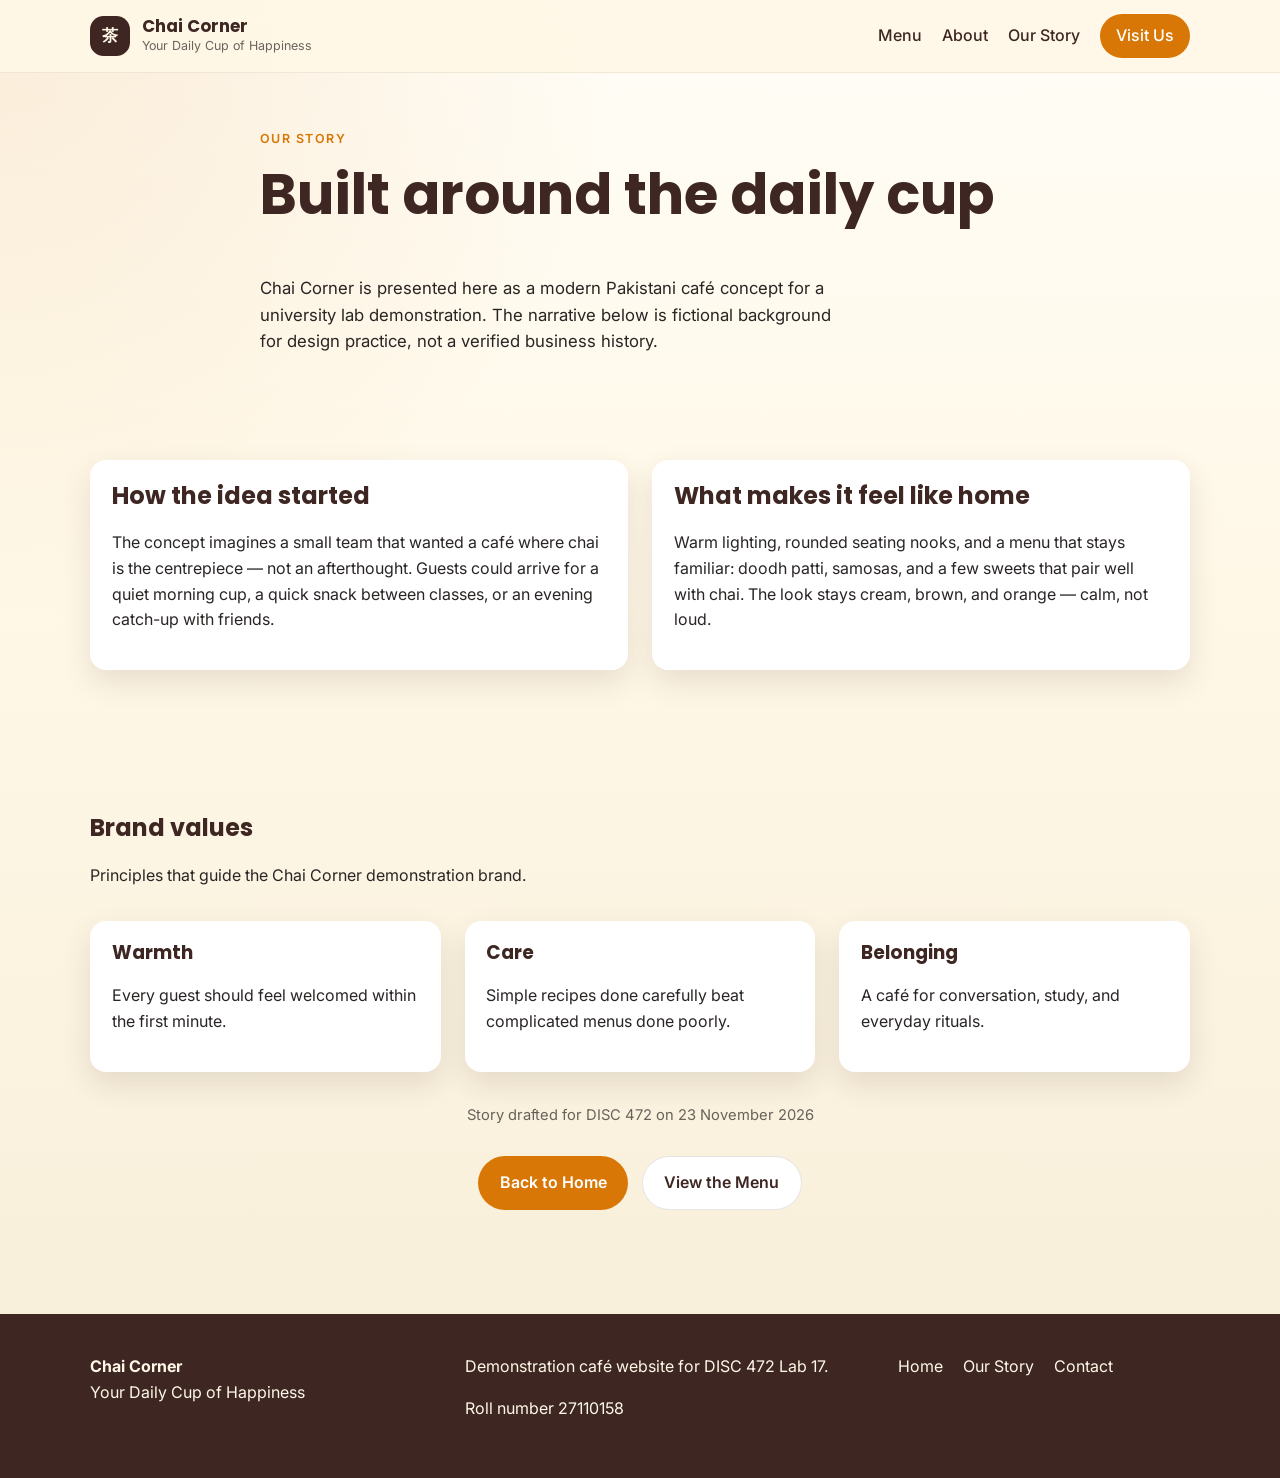
==== about.html @ 7376fdd5 "Initial website structure and SKILL.md Add Chai Corner homepage, about page, styles, and the require" ====
<!DOCTYPE html>
<html lang="en">
<head>
  <meta charset="UTF-8" />
  <meta name="viewport" content="width=device-width, initial-scale=1.0" />
  <title>Our Story — Chai Corner</title>
  <meta name="description" content="Learn the fictional demonstration story behind Chai Corner, a modern Pakistani café concept." />
  <link rel="preconnect" href="https://fonts.googleapis.com" />
  <link rel="preconnect" href="https://fonts.gstatic.com" crossorigin />
  <link href="https://fonts.googleapis.com/css2?family=Inter:wght@400;500;600&family=Poppins:wght@500;600;700&display=swap" rel="stylesheet" />
  <link rel="stylesheet" href="style.css" />
</head>
<body>
  <a class="skip-link" href="#main">Skip to content</a>

  <header class="site-header">
    <div class="container nav-wrap">
      <a class="brand" href="index.html" aria-label="Chai Corner home">
        <span class="brand-mark" aria-hidden="true">茶</span>
        <span class="brand-text">
          <strong>Chai Corner</strong>
          <small>Your Daily Cup of Happiness</small>
        </span>
      </a>
      <button class="nav-toggle" type="button" aria-expanded="false" aria-controls="site-nav" aria-label="Open menu">
        <span></span><span></span><span></span>
      </button>
      <nav id="site-nav" class="site-nav" aria-label="Primary">
        <a href="index.html#menu">Menu</a>
        <a href="index.html#about">About</a>
        <a href="about.html" aria-current="page">Our Story</a>
        <a href="index.html#contact" class="nav-cta">Visit Us</a>
      </nav>
    </div>
  </header>

  <main id="main">
    <section class="page-hero section" aria-labelledby="story-heading">
      <div class="container narrow">
        <p class="eyebrow">Our Story</p>
        <h1 id="story-heading">Built around the daily cup</h1>
        <p class="lead">
          Chai Corner is presented here as a modern Pakistani café concept for a university lab demonstration.
          The narrative below is fictional background for design practice, not a verified business history.
        </p>
      </div>
    </section>

    <section class="section">
      <div class="container story-grid">
        <article class="story-card">
          <h2>How the idea started</h2>
          <p>
            The concept imagines a small team that wanted a café where chai is the centrepiece — not an afterthought.
            Guests could arrive for a quiet morning cup, a quick snack between classes, or an evening catch-up with friends.
          </p>
        </article>
        <article class="story-card">
          <h2>What makes it feel like home</h2>
          <p>
            Warm lighting, rounded seating nooks, and a menu that stays familiar: doodh patti, samosas, and a few sweets
            that pair well with chai. The look stays cream, brown, and orange — calm, not loud.
          </p>
        </article>
      </div>
    </section>

    <section class="section values-section" aria-labelledby="values-heading">
      <div class="container">
        <div class="section-head">
          <h2 id="values-heading">Brand values</h2>
          <p>Principles that guide the Chai Corner demonstration brand.</p>
        </div>
        <div class="values-grid">
          <article class="value-card">
            <h3>Warmth</h3>
            <p>Every guest should feel welcomed within the first minute.</p>
          </article>
          <article class="value-card">
            <h3>Care</h3>
            <p>Simple recipes done carefully beat complicated menus done poorly.</p>
          </article>
          <article class="value-card">
            <h3>Belonging</h3>
            <p>A café for conversation, study, and everyday rituals.</p>
          </article>
        </div>
        <p class="meta center">Story drafted for DISC 472 on 23 November 2026</p>
        <div class="center-actions">
          <a class="btn btn-primary" href="index.html">Back to Home</a>
          <a class="btn btn-secondary" href="index.html#menu">View the Menu</a>
        </div>
      </div>
    </section>
  </main>

  <footer class="site-footer">
    <div class="container footer-grid">
      <div>
        <strong>Chai Corner</strong>
        <p>Your Daily Cup of Happiness</p>
      </div>
      <div>
        <p>Demonstration café website for DISC 472 Lab 17.</p>
        <p>Roll number 27110158</p>
      </div>
      <nav aria-label="Footer">
        <a href="index.html">Home</a>
        <a href="about.html">Our Story</a>
        <a href="index.html#contact">Contact</a>
      </nav>
    </div>
  </footer>

  <script src="script.js"></script>
</body>
</html>
---- style.css ----
:root {
  --brown: #3E2723;
  --cream: #FFF8E7;
  --orange: #D97706;
  --white: #FFFFFF;
  --text: #292524;
  --shadow: 0 12px 30px rgba(62, 39, 35, 0.12);
  --radius: 1rem;
  --header-h: 4.5rem;
}

*,
*::before,
*::after {
  box-sizing: border-box;
}

html {
  scroll-behavior: smooth;
}

body {
  margin: 0;
  font-family: Inter, sans-serif;
  color: var(--text);
  background:
    radial-gradient(circle at top left, rgba(217, 119, 6, 0.12), transparent 32%),
    linear-gradient(180deg, #fffdf7 0%, var(--cream) 40%, #f7edd8 100%);
  line-height: 1.6;
}

img {
  max-width: 100%;
  display: block;
}

h1,
h2,
h3,
.brand strong {
  font-family: Poppins, sans-serif;
  color: var(--brown);
  line-height: 1.2;
  margin-top: 0;
}

p {
  margin-top: 0;
}

a {
  color: var(--brown);
}

.container {
  width: min(1100px, calc(100% - 2rem));
  margin-inline: auto;
}

.narrow {
  width: min(760px, calc(100% - 2rem));
}

.skip-link {
  position: absolute;
  left: 1rem;
  top: -3rem;
  background: var(--brown);
  color: var(--white);
  padding: 0.6rem 1rem;
  border-radius: 999px;
  z-index: 1000;
}

.skip-link:focus {
  top: 1rem;
}

.site-header {
  position: sticky;
  top: 0;
  z-index: 100;
  backdrop-filter: blur(12px);
  background: rgba(255, 248, 231, 0.92);
  border-bottom: 1px solid rgba(62, 39, 35, 0.08);
}

.nav-wrap {
  min-height: var(--header-h);
  display: flex;
  align-items: center;
  justify-content: space-between;
  gap: 1rem;
}

.brand {
  display: flex;
  align-items: center;
  gap: 0.75rem;
  text-decoration: none;
}

.brand-mark {
  width: 2.5rem;
  height: 2.5rem;
  border-radius: 0.85rem;
  display: grid;
  place-items: center;
  background: var(--brown);
  color: var(--cream);
  font-weight: 700;
}

.brand-text {
  display: flex;
  flex-direction: column;
}

.brand-text strong {
  font-size: 1.05rem;
}

.brand-text small {
  color: rgba(41, 37, 36, 0.7);
  font-size: 0.78rem;
}

.site-nav {
  display: flex;
  align-items: center;
  gap: 1.25rem;
}

.site-nav a {
  text-decoration: none;
  font-weight: 500;
  transition: color 0.2s ease;
}

.site-nav a:hover,
.site-nav a:focus-visible {
  color: var(--orange);
}

.nav-cta {
  background: var(--orange);
  color: var(--white) !important;
  padding: 0.55rem 1rem;
  border-radius: 999px;
}

.nav-toggle {
  display: none;
  width: 2.75rem;
  height: 2.75rem;
  border: 0;
  border-radius: 0.75rem;
  background: var(--white);
  box-shadow: var(--shadow);
  cursor: pointer;
}

.nav-toggle span {
  display: block;
  width: 1.2rem;
  height: 2px;
  margin: 0.28rem auto;
  background: var(--brown);
}

.hero {
  position: relative;
  min-height: calc(100vh - var(--header-h));
  display: grid;
  align-items: end;
  overflow: hidden;
}

.hero-media {
  position: absolute;
  inset: 0;
  background:
    linear-gradient(180deg, rgba(62, 39, 35, 0.15), rgba(62, 39, 35, 0.72)),
    url("https://images.unsplash.com/photo-1571934811359-d07dcbafa6b8?auto=format&fit=crop&w=1800&q=80")
      center/cover no-repeat;
  transform: scale(1.02);
  animation: heroZoom 12s ease-in-out infinite alternate;
}

.hero-content {
  position: relative;
  z-index: 1;
  padding: 5rem 0 4rem;
  color: var(--white);
  max-width: 40rem;
  animation: fadeUp 0.8s ease both;
}

.hero-content h1,
.hero-content .tagline,
.hero-content .hero-lead,
.hero-content .eyebrow {
  color: var(--white);
}

.eyebrow {
  text-transform: uppercase;
  letter-spacing: 0.12em;
  font-size: 0.78rem;
  font-weight: 600;
  color: var(--orange);
  margin-bottom: 0.75rem;
}

.hero h1 {
  font-size: clamp(2.8rem, 8vw, 5rem);
  margin-bottom: 0.35rem;
}

.tagline {
  font-family: Poppins, sans-serif;
  font-size: clamp(1.2rem, 3vw, 1.7rem);
  margin-bottom: 1rem;
}

.hero-lead,
.lead {
  font-size: 1.05rem;
  max-width: 36rem;
}

.hero-actions,
.center-actions {
  display: flex;
  flex-wrap: wrap;
  gap: 0.85rem;
  margin-top: 1.75rem;
}

.btn {
  display: inline-flex;
  align-items: center;
  justify-content: center;
  padding: 0.85rem 1.35rem;
  border-radius: 999px;
  border: 0;
  text-decoration: none;
  font-weight: 600;
  cursor: pointer;
  transition: transform 0.2s ease, box-shadow 0.2s ease, background 0.2s ease;
}

.btn:hover,
.btn:focus-visible {
  transform: translateY(-2px);
  box-shadow: var(--shadow);
}

.btn-primary {
  background: var(--orange);
  color: var(--white);
}

.btn-secondary {
  background: rgba(255, 255, 255, 0.16);
  color: var(--white);
  border: 1px solid rgba(255, 255, 255, 0.45);
}

.about-copy .btn-secondary,
.center-actions .btn-secondary,
.page-hero .btn-secondary {
  background: var(--white);
  color: var(--brown);
  border: 1px solid rgba(62, 39, 35, 0.12);
}

.section {
  padding: 4.5rem 0;
}

.section-head {
  max-width: 40rem;
  margin-bottom: 2rem;
}

.intro-grid,
.about-grid,
.contact-grid,
.story-grid,
.footer-grid,
.values-grid,
.menu-grid {
  display: grid;
  gap: 1.5rem;
}

.intro-grid,
.about-grid,
.contact-grid {
  grid-template-columns: 1.2fr 0.8fr;
  align-items: start;
}

.intro-points,
.about-panel ul,
.contact-details {
  list-style: none;
  padding: 0;
  margin: 0;
}

.intro-points li,
.about-panel,
.story-card,
.value-card,
.menu-card,
.contact-form {
  background: var(--white);
  border-radius: var(--radius);
  box-shadow: var(--shadow);
}

.intro-points li {
  padding: 1rem 1.2rem;
  margin-bottom: 0.85rem;
  font-weight: 500;
}

.menu-filters {
  display: flex;
  flex-wrap: wrap;
  gap: 0.75rem;
  margin-bottom: 1.5rem;
}

.filter-btn {
  border: 1px solid rgba(62, 39, 35, 0.12);
  background: var(--white);
  color: var(--brown);
  border-radius: 999px;
  padding: 0.6rem 1rem;
  font-weight: 600;
  cursor: pointer;
  transition: background 0.2s ease, color 0.2s ease, transform 0.2s ease;
}

.filter-btn:hover,
.filter-btn:focus-visible,
.filter-btn.active {
  background: var(--brown);
  color: var(--cream);
  transform: translateY(-1px);
}

.menu-grid {
  grid-template-columns: repeat(4, 1fr);
}

.menu-card,
.story-card,
.value-card,
.about-panel,
.contact-form {
  padding: 1.35rem;
  transition: transform 0.25s ease, box-shadow 0.25s ease;
}

.menu-card:hover,
.story-card:hover,
.value-card:hover {
  transform: translateY(-4px);
  box-shadow: 0 18px 36px rgba(62, 39, 35, 0.16);
}

.menu-card.hidden {
  display: none;
}

.menu-icon {
  width: 3rem;
  height: 3rem;
  border-radius: 0.9rem;
  display: grid;
  place-items: center;
  background: rgba(217, 119, 6, 0.12);
  margin-bottom: 1rem;
  font-size: 1.35rem;
}

.price {
  font-weight: 700;
  color: var(--orange);
  margin-bottom: 0;
}

.about-panel h3 {
  margin-bottom: 0.75rem;
}

.about-panel li {
  margin-bottom: 0.55rem;
}

.meta {
  color: rgba(41, 37, 36, 0.7);
  font-size: 0.92rem;
}

.center {
  text-align: center;
}

.center-actions {
  justify-content: center;
}

.page-hero {
  padding-top: 3.5rem;
  padding-bottom: 1rem;
}

.page-hero h1 {
  font-size: clamp(2.2rem, 6vw, 3.5rem);
}

.story-grid {
  grid-template-columns: 1fr 1fr;
}

.values-grid {
  grid-template-columns: repeat(3, 1fr);
  margin-bottom: 2rem;
}

.contact-form .field {
  margin-bottom: 1rem;
}

.contact-form label {
  display: block;
  font-weight: 600;
  margin-bottom: 0.4rem;
}

.contact-form input,
.contact-form textarea {
  width: 100%;
  border: 1px solid rgba(62, 39, 35, 0.16);
  border-radius: 0.8rem;
  padding: 0.8rem 0.95rem;
  font: inherit;
  background: #fffdf9;
  color: var(--text);
}

.contact-form input:focus,
.contact-form textarea:focus {
  outline: 2px solid rgba(217, 119, 6, 0.45);
  border-color: var(--orange);
}

.field-error {
  color: #b91c1c;
  font-size: 0.88rem;
  margin: 0.35rem 0 0;
}

.form-status {
  margin-top: 1rem;
  font-weight: 600;
}

.form-status.success {
  color: #166534;
}

.form-status.error {
  color: #b91c1c;
}

.site-footer {
  background: var(--brown);
  color: var(--cream);
  padding: 2.5rem 0;
  margin-top: 2rem;
}

.site-footer a,
.site-footer strong,
.site-footer p {
  color: var(--cream);
}

.site-footer a {
  text-decoration: none;
  margin-right: 1rem;
}

.site-footer a:hover,
.site-footer a:focus-visible {
  color: #fbbf24;
}

.footer-grid {
  grid-template-columns: 1.2fr 1.4fr 1fr;
  align-items: start;
}

@keyframes fadeUp {
  from {
    opacity: 0;
    transform: translateY(18px);
  }
  to {
    opacity: 1;
    transform: translateY(0);
  }
}

@keyframes heroZoom {
  from {
    transform: scale(1.02);
  }
  to {
    transform: scale(1.08);
  }
}

@media (max-width: 960px) {
  .menu-grid {
    grid-template-columns: repeat(2, 1fr);
  }

  .intro-grid,
  .about-grid,
  .contact-grid,
  .story-grid,
  .values-grid,
  .footer-grid {
    grid-template-columns: 1fr;
  }
}

@media (max-width: 720px) {
  .nav-toggle {
    display: inline-block;
  }

  .site-nav {
    position: absolute;
    top: calc(var(--header-h) + 0.5rem);
    right: 1rem;
    left: 1rem;
    flex-direction: column;
    align-items: stretch;
    gap: 0.35rem;
    padding: 1rem;
    background: var(--white);
    border-radius: 1rem;
    box-shadow: var(--shadow);
    display: none;
  }

  .site-nav.open {
    display: flex;
    animation: fadeUp 0.25s ease both;
  }

  .site-nav a {
    padding: 0.75rem 0.85rem;
    border-radius: 0.75rem;
  }

  .nav-cta {
    text-align: center;
  }

  .menu-grid {
    grid-template-columns: 1fr;
  }

  .hero-content {
    padding-top: 4rem;
  }
}

@media (prefers-reduced-motion: reduce) {
  html {
    scroll-behavior: auto;
  }

  .hero-media,
  .hero-content,
  .menu-card,
  .btn,
  .site-nav.open {
    animation: none !important;
    transition: none !important;
  }
}
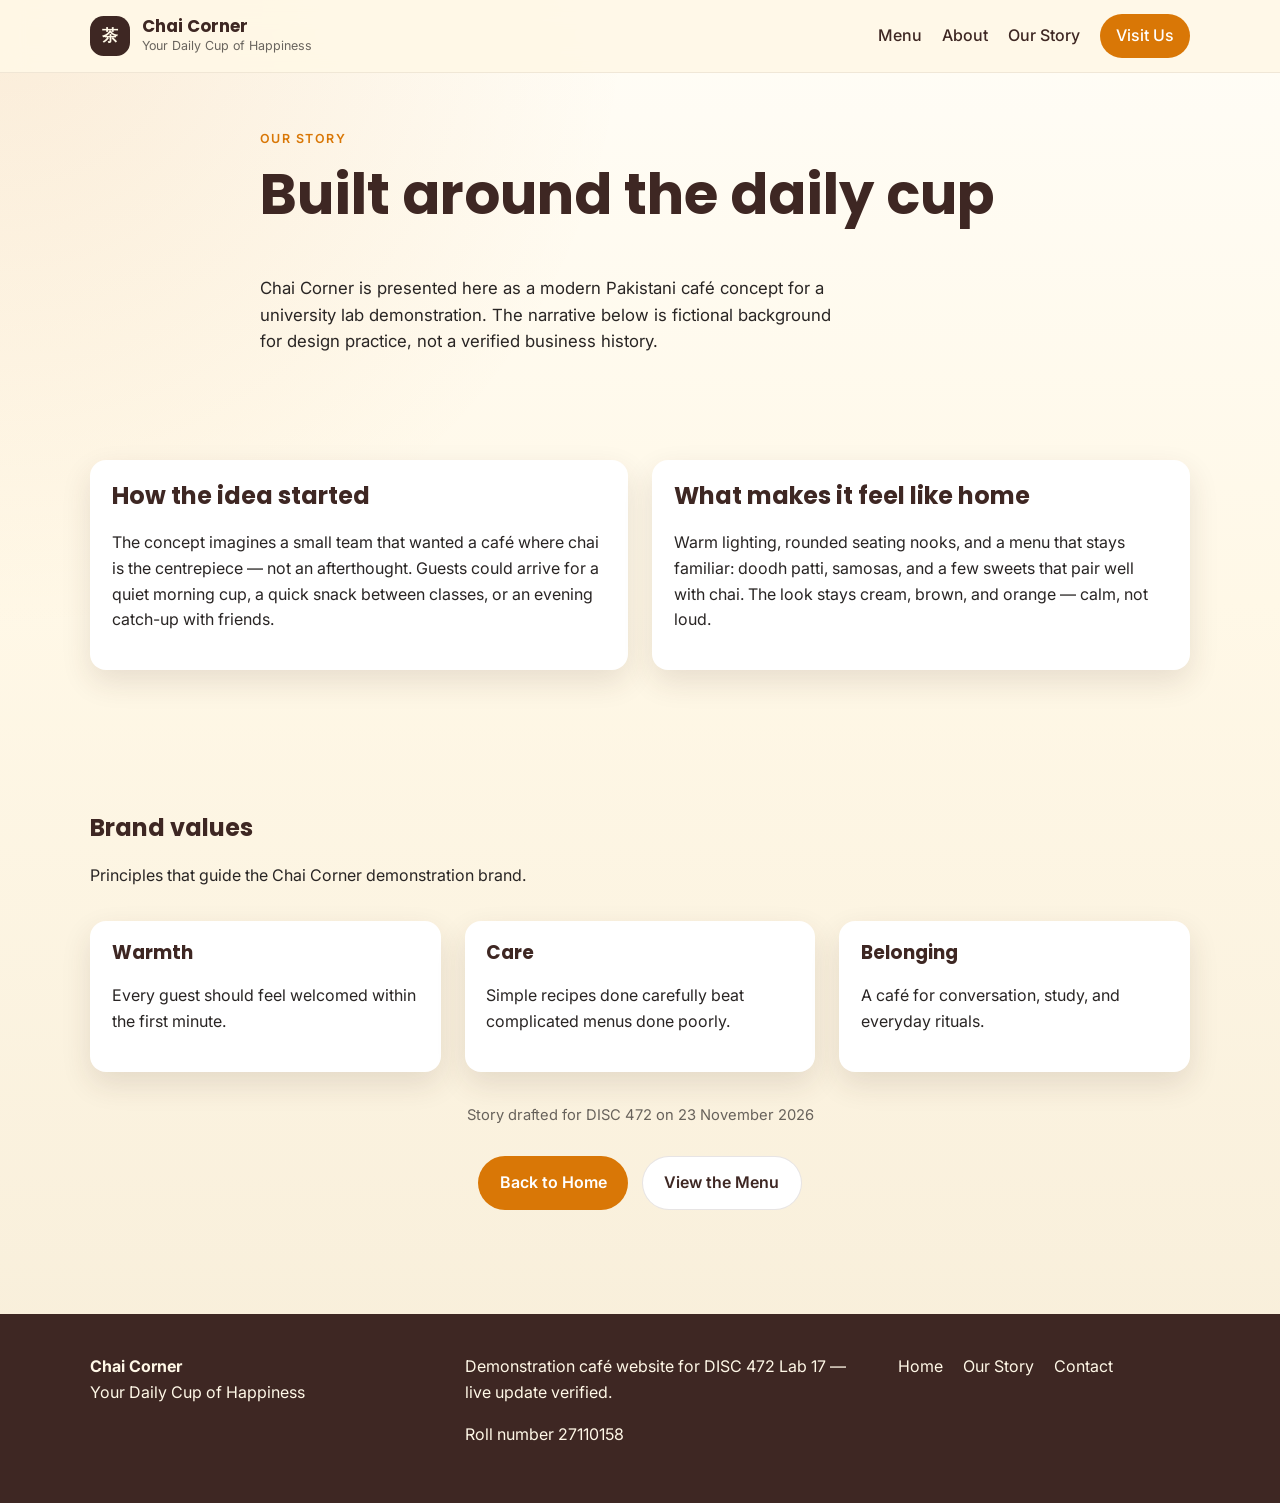
==== commit 48f6c643: "Deploy-ready live update for Vercel production Confirm opening hours messaging and mark the footer f" ====
--- a/about.html
+++ b/about.html
@@ -101,7 +101,7 @@
         <p>Your Daily Cup of Happiness</p>
       </div>
       <div>
-        <p>Demonstration café website for DISC 472 Lab 17.</p>
+        <p>Demonstration café website for DISC 472 Lab 17 — live update verified.</p>
         <p>Roll number 27110158</p>
       </div>
       <nav aria-label="Footer">
--- a/style.css
+++ b/style.css
@@ -194,6 +194,20 @@
   color: var(--white);
   max-width: 40rem;
   animation: fadeUp 0.8s ease both;
+}
+
+.hours-chip {
+  display: inline-flex;
+  align-items: center;
+  gap: 0.45rem;
+  margin: 0 0 1rem;
+  padding: 0.45rem 0.85rem;
+  border-radius: 999px;
+  background: rgba(255, 255, 255, 0.16);
+  border: 1px solid rgba(255, 255, 255, 0.35);
+  color: var(--white);
+  font-size: 0.9rem;
+  font-weight: 600;
 }
 
 .hero-content h1,
@@ -599,3 +613,9 @@
     transition: none !important;
   }
 }
+
+/* Accessibility focus improvements for keyboard users */
+:focus-visible {
+  outline: 3px solid var(--orange);
+  outline-offset: 3px;
+}
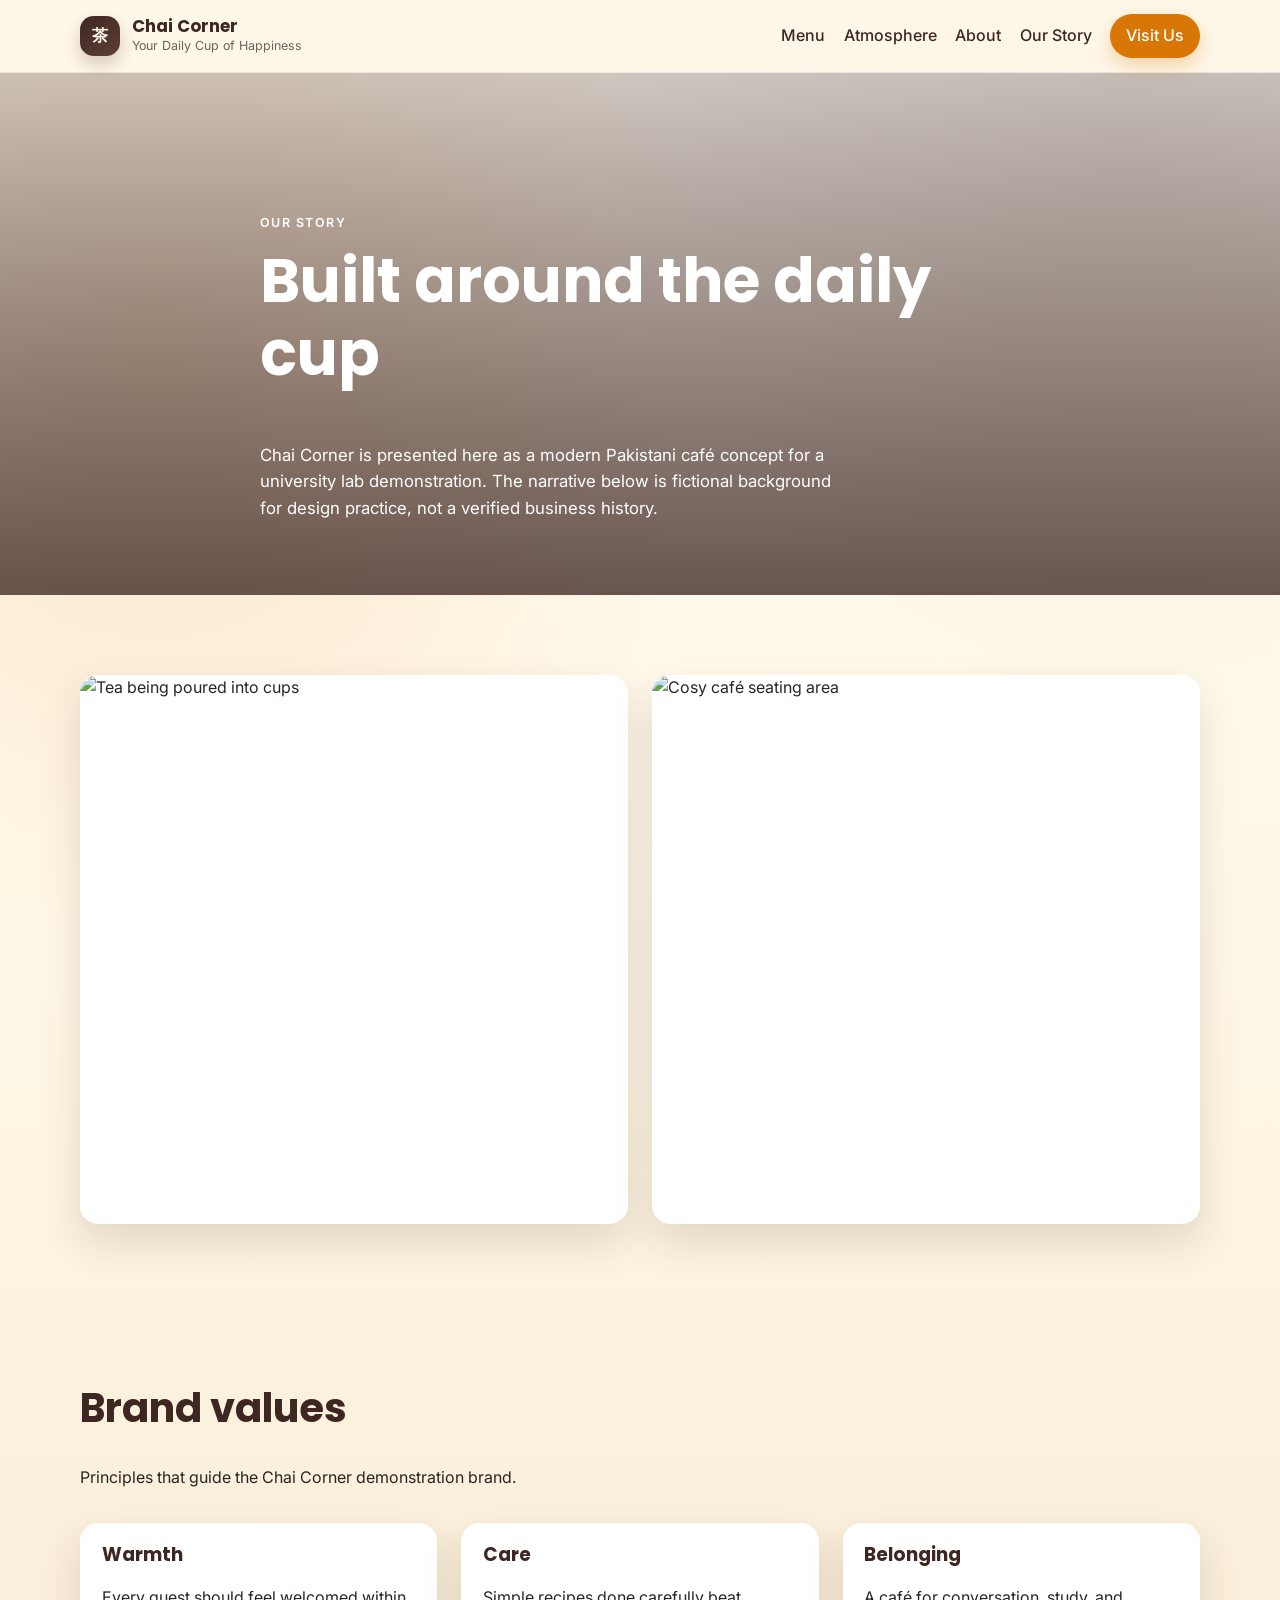
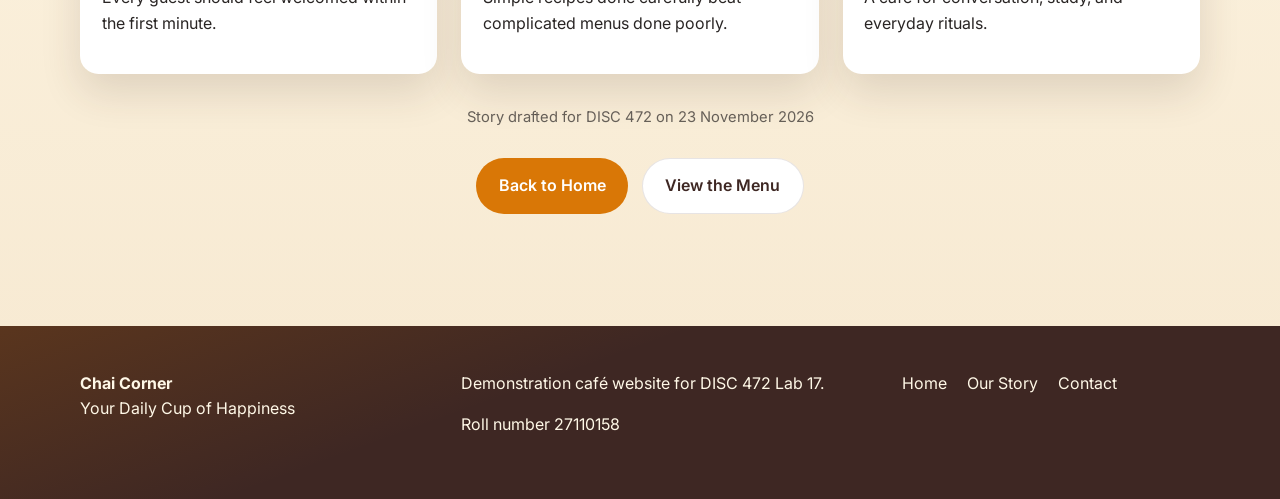
==== commit 363e079c: "Elevate Chai Corner visuals with free photography Add Unsplash food and café imagery, atmosphere gal" ====
--- a/about.html
+++ b/about.html
@@ -7,6 +7,7 @@
   <meta name="description" content="Learn the fictional demonstration story behind Chai Corner, a modern Pakistani café concept." />
   <link rel="preconnect" href="https://fonts.googleapis.com" />
   <link rel="preconnect" href="https://fonts.gstatic.com" crossorigin />
+  <link rel="preconnect" href="https://images.unsplash.com" />
   <link href="https://fonts.googleapis.com/css2?family=Inter:wght@400;500;600&family=Poppins:wght@500;600;700&display=swap" rel="stylesheet" />
   <link rel="stylesheet" href="style.css" />
 </head>
@@ -27,6 +28,7 @@
       </button>
       <nav id="site-nav" class="site-nav" aria-label="Primary">
         <a href="index.html#menu">Menu</a>
+        <a href="index.html#atmosphere">Atmosphere</a>
         <a href="index.html#about">About</a>
         <a href="about.html" aria-current="page">Our Story</a>
         <a href="index.html#contact" class="nav-cta">Visit Us</a>
@@ -35,8 +37,9 @@
   </header>
 
   <main id="main">
-    <section class="page-hero section" aria-labelledby="story-heading">
-      <div class="container narrow">
+    <section class="story-banner" aria-labelledby="story-heading">
+      <div class="story-banner-media" role="img" aria-label="Café interior with warm ambient lighting"></div>
+      <div class="container narrow story-banner-copy">
         <p class="eyebrow">Our Story</p>
         <h1 id="story-heading">Built around the daily cup</h1>
         <p class="lead">
@@ -48,39 +51,57 @@
 
     <section class="section">
       <div class="container story-grid">
-        <article class="story-card">
-          <h2>How the idea started</h2>
-          <p>
-            The concept imagines a small team that wanted a café where chai is the centrepiece — not an afterthought.
-            Guests could arrive for a quiet morning cup, a quick snack between classes, or an evening catch-up with friends.
-          </p>
+        <article class="story-card reveal">
+          <img
+            src="https://images.unsplash.com/photo-1461023058943-07fcbe16d735?auto=format&fit=crop&w=900&q=80"
+            alt="Tea being poured into cups"
+            width="900"
+            height="600"
+            loading="lazy"
+          />
+          <div class="story-card-body">
+            <h2>How the idea started</h2>
+            <p>
+              The concept imagines a small team that wanted a café where chai is the centrepiece — not an afterthought.
+              Guests could arrive for a quiet morning cup, a quick snack between classes, or an evening catch-up with friends.
+            </p>
+          </div>
         </article>
-        <article class="story-card">
-          <h2>What makes it feel like home</h2>
-          <p>
-            Warm lighting, rounded seating nooks, and a menu that stays familiar: doodh patti, samosas, and a few sweets
-            that pair well with chai. The look stays cream, brown, and orange — calm, not loud.
-          </p>
+        <article class="story-card reveal">
+          <img
+            src="https://images.unsplash.com/photo-1559925393-8be0eccf6f39?auto=format&fit=crop&w=900&q=80"
+            alt="Cosy café seating area"
+            width="900"
+            height="600"
+            loading="lazy"
+          />
+          <div class="story-card-body">
+            <h2>What makes it feel like home</h2>
+            <p>
+              Warm lighting, rounded seating nooks, and a menu that stays familiar: doodh patti, samosas, and a few sweets
+              that pair well with chai. The look stays cream, brown, and orange — calm, not loud.
+            </p>
+          </div>
         </article>
       </div>
     </section>
 
     <section class="section values-section" aria-labelledby="values-heading">
       <div class="container">
-        <div class="section-head">
+        <div class="section-head reveal">
           <h2 id="values-heading">Brand values</h2>
           <p>Principles that guide the Chai Corner demonstration brand.</p>
         </div>
         <div class="values-grid">
-          <article class="value-card">
+          <article class="value-card reveal">
             <h3>Warmth</h3>
             <p>Every guest should feel welcomed within the first minute.</p>
           </article>
-          <article class="value-card">
+          <article class="value-card reveal">
             <h3>Care</h3>
             <p>Simple recipes done carefully beat complicated menus done poorly.</p>
           </article>
-          <article class="value-card">
+          <article class="value-card reveal">
             <h3>Belonging</h3>
             <p>A café for conversation, study, and everyday rituals.</p>
           </article>
@@ -101,7 +122,7 @@
         <p>Your Daily Cup of Happiness</p>
       </div>
       <div>
-        <p>Demonstration café website for DISC 472 Lab 17 — live update verified.</p>
+        <p>Demonstration café website for DISC 472 Lab 17.</p>
         <p>Roll number 27110158</p>
       </div>
       <nav aria-label="Footer">
--- a/style.css
+++ b/style.css
@@ -4,8 +4,8 @@
   --orange: #D97706;
   --white: #FFFFFF;
   --text: #292524;
-  --shadow: 0 12px 30px rgba(62, 39, 35, 0.12);
-  --radius: 1rem;
+  --shadow: 0 18px 40px rgba(62, 39, 35, 0.14);
+  --radius: 1.15rem;
   --header-h: 4.5rem;
 }
 
@@ -24,8 +24,9 @@
   font-family: Inter, sans-serif;
   color: var(--text);
   background:
-    radial-gradient(circle at top left, rgba(217, 119, 6, 0.12), transparent 32%),
-    linear-gradient(180deg, #fffdf7 0%, var(--cream) 40%, #f7edd8 100%);
+    radial-gradient(circle at 12% 18%, rgba(217, 119, 6, 0.16), transparent 28%),
+    radial-gradient(circle at 88% 8%, rgba(62, 39, 35, 0.08), transparent 24%),
+    linear-gradient(180deg, #fffdf7 0%, var(--cream) 42%, #f6e8d0 100%);
   line-height: 1.6;
 }
 
@@ -53,7 +54,7 @@
 }
 
 .container {
-  width: min(1100px, calc(100% - 2rem));
+  width: min(1120px, calc(100% - 2rem));
   margin-inline: auto;
 }
 
@@ -80,8 +81,8 @@
   position: sticky;
   top: 0;
   z-index: 100;
-  backdrop-filter: blur(12px);
-  background: rgba(255, 248, 231, 0.92);
+  backdrop-filter: blur(14px);
+  background: rgba(255, 248, 231, 0.88);
   border-bottom: 1px solid rgba(62, 39, 35, 0.08);
 }
 
@@ -106,9 +107,10 @@
   border-radius: 0.85rem;
   display: grid;
   place-items: center;
-  background: var(--brown);
+  background: linear-gradient(145deg, var(--brown), #5c4038);
   color: var(--cream);
   font-weight: 700;
+  box-shadow: 0 8px 18px rgba(62, 39, 35, 0.22);
 }
 
 .brand-text {
@@ -128,7 +130,7 @@
 .site-nav {
   display: flex;
   align-items: center;
-  gap: 1.25rem;
+  gap: 1.15rem;
 }
 
 .site-nav a {
@@ -147,6 +149,7 @@
   color: var(--white) !important;
   padding: 0.55rem 1rem;
   border-radius: 999px;
+  box-shadow: 0 8px 18px rgba(217, 119, 6, 0.28);
 }
 
 .nav-toggle {
@@ -180,20 +183,35 @@
   position: absolute;
   inset: 0;
   background:
-    linear-gradient(180deg, rgba(62, 39, 35, 0.15), rgba(62, 39, 35, 0.72)),
-    url("https://images.unsplash.com/photo-1571934811359-d07dcbafa6b8?auto=format&fit=crop&w=1800&q=80")
+    linear-gradient(120deg, rgba(62, 39, 35, 0.78) 8%, rgba(62, 39, 35, 0.35) 48%, rgba(62, 39, 35, 0.62) 100%),
+    url("https://images.unsplash.com/photo-1571934811359-d07dcbafa6b8?auto=format&fit=crop&w=2000&q=80")
       center/cover no-repeat;
-  transform: scale(1.02);
-  animation: heroZoom 12s ease-in-out infinite alternate;
+  transform: scale(1.04);
+  animation: heroZoom 14s ease-in-out infinite alternate;
+}
+
+.hero-steam {
+  position: absolute;
+  inset: auto 12% 18% auto;
+  width: 180px;
+  height: 220px;
+  pointer-events: none;
+  background:
+    radial-gradient(circle at 50% 80%, rgba(255, 255, 255, 0.35), transparent 55%),
+    radial-gradient(circle at 40% 50%, rgba(255, 248, 231, 0.28), transparent 50%),
+    radial-gradient(circle at 60% 30%, rgba(255, 255, 255, 0.22), transparent 45%);
+  filter: blur(10px);
+  animation: steamRise 5.5s ease-in-out infinite;
+  opacity: 0.7;
 }
 
 .hero-content {
   position: relative;
   z-index: 1;
-  padding: 5rem 0 4rem;
+  padding: 5.5rem 0 4.5rem;
   color: var(--white);
-  max-width: 40rem;
-  animation: fadeUp 0.8s ease both;
+  max-width: 42rem;
+  animation: fadeUp 0.9s ease both;
 }
 
 .hours-chip {
@@ -203,11 +221,12 @@
   margin: 0 0 1rem;
   padding: 0.45rem 0.85rem;
   border-radius: 999px;
-  background: rgba(255, 255, 255, 0.16);
+  background: rgba(255, 255, 255, 0.14);
   border: 1px solid rgba(255, 255, 255, 0.35);
   color: var(--white);
   font-size: 0.9rem;
   font-weight: 600;
+  backdrop-filter: blur(8px);
 }
 
 .hero-content h1,
@@ -222,18 +241,19 @@
   letter-spacing: 0.12em;
   font-size: 0.78rem;
   font-weight: 600;
-  color: var(--orange);
+  color: #fbbf24;
   margin-bottom: 0.75rem;
 }
 
 .hero h1 {
-  font-size: clamp(2.8rem, 8vw, 5rem);
+  font-size: clamp(3rem, 9vw, 5.4rem);
   margin-bottom: 0.35rem;
+  text-shadow: 0 10px 30px rgba(0, 0, 0, 0.28);
 }
 
 .tagline {
   font-family: Poppins, sans-serif;
-  font-size: clamp(1.2rem, 3vw, 1.7rem);
+  font-size: clamp(1.2rem, 3vw, 1.75rem);
   margin-bottom: 1rem;
 }
 
@@ -255,7 +275,7 @@
   display: inline-flex;
   align-items: center;
   justify-content: center;
-  padding: 0.85rem 1.35rem;
+  padding: 0.9rem 1.4rem;
   border-radius: 999px;
   border: 0;
   text-decoration: none;
@@ -266,7 +286,7 @@
 
 .btn:hover,
 .btn:focus-visible {
-  transform: translateY(-2px);
+  transform: translateY(-3px);
   box-shadow: var(--shadow);
 }
 
@@ -276,26 +296,30 @@
 }
 
 .btn-secondary {
-  background: rgba(255, 255, 255, 0.16);
+  background: rgba(255, 255, 255, 0.14);
   color: var(--white);
   border: 1px solid rgba(255, 255, 255, 0.45);
+  backdrop-filter: blur(6px);
 }
 
 .about-copy .btn-secondary,
-.center-actions .btn-secondary,
-.page-hero .btn-secondary {
+.center-actions .btn-secondary {
   background: var(--white);
   color: var(--brown);
   border: 1px solid rgba(62, 39, 35, 0.12);
 }
 
 .section {
-  padding: 4.5rem 0;
+  padding: 5rem 0;
 }
 
 .section-head {
   max-width: 40rem;
   margin-bottom: 2rem;
+}
+
+.section-head h2 {
+  font-size: clamp(1.8rem, 4vw, 2.5rem);
 }
 
 .intro-grid,
@@ -304,16 +328,15 @@
 .story-grid,
 .footer-grid,
 .values-grid,
-.menu-grid {
+.menu-grid,
+.atmosphere-grid {
   display: grid;
   gap: 1.5rem;
 }
 
-.intro-grid,
-.about-grid,
-.contact-grid {
-  grid-template-columns: 1.2fr 0.8fr;
-  align-items: start;
+.intro-grid {
+  grid-template-columns: 1.05fr 0.95fr;
+  align-items: center;
 }
 
 .intro-points,
@@ -324,12 +347,19 @@
   margin: 0;
 }
 
+.intro-points {
+  margin-top: 1.4rem;
+}
+
 .intro-points li,
 .about-panel,
 .story-card,
 .value-card,
 .menu-card,
-.contact-form {
+.contact-form,
+.atmosphere-card,
+.contact-photo,
+.about-visual {
   background: var(--white);
   border-radius: var(--radius);
   box-shadow: var(--shadow);
@@ -339,6 +369,34 @@
   padding: 1rem 1.2rem;
   margin-bottom: 0.85rem;
   font-weight: 500;
+  border-left: 4px solid var(--orange);
+}
+
+.intro-collage {
+  position: relative;
+  min-height: 420px;
+}
+
+.collage-main {
+  width: 78%;
+  margin-left: auto;
+  border-radius: 1.4rem;
+  box-shadow: var(--shadow);
+  aspect-ratio: 4 / 5;
+  object-fit: cover;
+}
+
+.collage-float {
+  position: absolute;
+  left: 0;
+  bottom: 1.2rem;
+  width: 58%;
+  border-radius: 1.1rem;
+  border: 5px solid var(--cream);
+  box-shadow: var(--shadow);
+  aspect-ratio: 5 / 4;
+  object-fit: cover;
+  animation: floatCard 5s ease-in-out infinite;
 }
 
 .menu-filters {
@@ -353,7 +411,7 @@
   background: var(--white);
   color: var(--brown);
   border-radius: 999px;
-  padding: 0.6rem 1rem;
+  padding: 0.65rem 1.05rem;
   font-weight: 600;
   cursor: pointer;
   transition: background 0.2s ease, color 0.2s ease, transform 0.2s ease;
@@ -371,41 +429,111 @@
   grid-template-columns: repeat(4, 1fr);
 }
 
-.menu-card,
-.story-card,
-.value-card,
-.about-panel,
-.contact-form {
-  padding: 1.35rem;
-  transition: transform 0.25s ease, box-shadow 0.25s ease;
+.menu-card {
+  overflow: hidden;
+  padding: 0;
+  transition: transform 0.3s ease, box-shadow 0.3s ease;
 }
 
 .menu-card:hover,
 .story-card:hover,
-.value-card:hover {
-  transform: translateY(-4px);
-  box-shadow: 0 18px 36px rgba(62, 39, 35, 0.16);
+.value-card:hover,
+.atmosphere-card:hover {
+  transform: translateY(-6px);
+  box-shadow: 0 24px 48px rgba(62, 39, 35, 0.18);
 }
 
 .menu-card.hidden {
   display: none;
 }
 
-.menu-icon {
-  width: 3rem;
-  height: 3rem;
-  border-radius: 0.9rem;
-  display: grid;
-  place-items: center;
-  background: rgba(217, 119, 6, 0.12);
-  margin-bottom: 1rem;
-  font-size: 1.35rem;
+.menu-photo {
+  overflow: hidden;
+  aspect-ratio: 5 / 3.4;
+}
+
+.menu-photo img,
+.story-card img,
+.atmosphere-card img,
+.about-visual img,
+.contact-photo img {
+  width: 100%;
+  height: 100%;
+  object-fit: cover;
+  transition: transform 0.45s ease;
+}
+
+.menu-card:hover .menu-photo img,
+.atmosphere-card:hover img,
+.story-card:hover img {
+  transform: scale(1.06);
+}
+
+.menu-body,
+.story-card-body {
+  padding: 1.15rem 1.2rem 1.3rem;
 }
 
 .price {
   font-weight: 700;
   color: var(--orange);
   margin-bottom: 0;
+  font-size: 1.05rem;
+}
+
+.atmosphere-grid {
+  grid-template-columns: 1.4fr 1fr 1fr;
+  grid-template-rows: auto;
+}
+
+.atmosphere-card {
+  overflow: hidden;
+  margin: 0;
+  position: relative;
+}
+
+.atmosphere-card.wide {
+  grid-row: span 1;
+}
+
+.atmosphere-card img {
+  aspect-ratio: 4 / 5;
+  min-height: 100%;
+}
+
+.atmosphere-card.wide img {
+  aspect-ratio: 4 / 5;
+}
+
+.atmosphere-card figcaption {
+  position: absolute;
+  left: 0;
+  right: 0;
+  bottom: 0;
+  padding: 1.1rem 1.15rem;
+  color: var(--white);
+  font-weight: 600;
+  background: linear-gradient(transparent, rgba(62, 39, 35, 0.78));
+}
+
+.about-grid {
+  grid-template-columns: 1.05fr 0.95fr;
+  align-items: center;
+}
+
+.about-visual {
+  overflow: hidden;
+}
+
+.about-visual img {
+  aspect-ratio: 5 / 4;
+}
+
+.about-panel {
+  padding: 1.2rem;
+  margin: 1.2rem 0 1.4rem;
+  box-shadow: none;
+  border: 1px solid rgba(62, 39, 35, 0.08);
 }
 
 .about-panel h3 {
@@ -429,22 +557,82 @@
   justify-content: center;
 }
 
-.page-hero {
-  padding-top: 3.5rem;
-  padding-bottom: 1rem;
-}
-
-.page-hero h1 {
-  font-size: clamp(2.2rem, 6vw, 3.5rem);
+.story-banner {
+  position: relative;
+  min-height: 58vh;
+  display: grid;
+  align-items: end;
+  overflow: hidden;
+}
+
+.story-banner-media {
+  position: absolute;
+  inset: 0;
+  background:
+    linear-gradient(180deg, rgba(62, 39, 35, 0.25), rgba(62, 39, 35, 0.78)),
+    url("https://images.unsplash.com/photo-1554118811-1e0d58224f24?auto=format&fit=crop&w=1800&q=80")
+      center/cover no-repeat;
+}
+
+.story-banner-copy {
+  position: relative;
+  z-index: 1;
+  padding: 5rem 0 3.5rem;
+  color: var(--white);
+}
+
+.story-banner-copy h1,
+.story-banner-copy .lead,
+.story-banner-copy .eyebrow {
+  color: var(--white);
+}
+
+.story-banner-copy h1 {
+  font-size: clamp(2.3rem, 6vw, 3.8rem);
 }
 
 .story-grid {
   grid-template-columns: 1fr 1fr;
+}
+
+.story-card {
+  overflow: hidden;
+  padding: 0;
+}
+
+.story-card img {
+  aspect-ratio: 16 / 10;
 }
 
 .values-grid {
   grid-template-columns: repeat(3, 1fr);
   margin-bottom: 2rem;
+}
+
+.value-card,
+.contact-form {
+  padding: 1.35rem;
+}
+
+.contact-grid {
+  grid-template-columns: 1fr 1fr;
+  align-items: start;
+}
+
+.contact-details {
+  margin: 1.2rem 0 1.4rem;
+}
+
+.contact-details li {
+  margin-bottom: 0.55rem;
+}
+
+.contact-photo {
+  overflow: hidden;
+}
+
+.contact-photo img {
+  aspect-ratio: 16 / 10;
 }
 
 .contact-form .field {
@@ -494,9 +682,11 @@
 }
 
 .site-footer {
-  background: var(--brown);
+  background:
+    linear-gradient(160deg, rgba(217, 119, 6, 0.18), transparent 40%),
+    var(--brown);
   color: var(--cream);
-  padding: 2.5rem 0;
+  padding: 2.8rem 0;
   margin-top: 2rem;
 }
 
@@ -521,6 +711,17 @@
   align-items: start;
 }
 
+.reveal {
+  opacity: 0;
+  transform: translateY(24px);
+  transition: opacity 0.7s ease, transform 0.7s ease;
+}
+
+.reveal.visible {
+  opacity: 1;
+  transform: translateY(0);
+}
+
 @keyframes fadeUp {
   from {
     opacity: 0;
@@ -534,10 +735,32 @@
 
 @keyframes heroZoom {
   from {
-    transform: scale(1.02);
+    transform: scale(1.04);
   }
   to {
-    transform: scale(1.08);
+    transform: scale(1.1);
+  }
+}
+
+@keyframes steamRise {
+  0%,
+  100% {
+    transform: translateY(0) scale(1);
+    opacity: 0.35;
+  }
+  50% {
+    transform: translateY(-28px) scale(1.08);
+    opacity: 0.75;
+  }
+}
+
+@keyframes floatCard {
+  0%,
+  100% {
+    transform: translateY(0);
+  }
+  50% {
+    transform: translateY(-10px);
   }
 }
 
@@ -551,8 +774,13 @@
   .contact-grid,
   .story-grid,
   .values-grid,
-  .footer-grid {
+  .footer-grid,
+  .atmosphere-grid {
     grid-template-columns: 1fr;
+  }
+
+  .intro-collage {
+    min-height: 360px;
   }
 }
 
@@ -597,6 +825,10 @@
   .hero-content {
     padding-top: 4rem;
   }
+
+  .hero-steam {
+    display: none;
+  }
 }
 
 @media (prefers-reduced-motion: reduce) {
@@ -608,13 +840,20 @@
   .hero-content,
   .menu-card,
   .btn,
-  .site-nav.open {
+  .site-nav.open,
+  .hero-steam,
+  .collage-float,
+  .reveal {
     animation: none !important;
     transition: none !important;
   }
-}
-
-/* Accessibility focus improvements for keyboard users */
+
+  .reveal {
+    opacity: 1;
+    transform: none;
+  }
+}
+
 :focus-visible {
   outline: 3px solid var(--orange);
   outline-offset: 3px;
